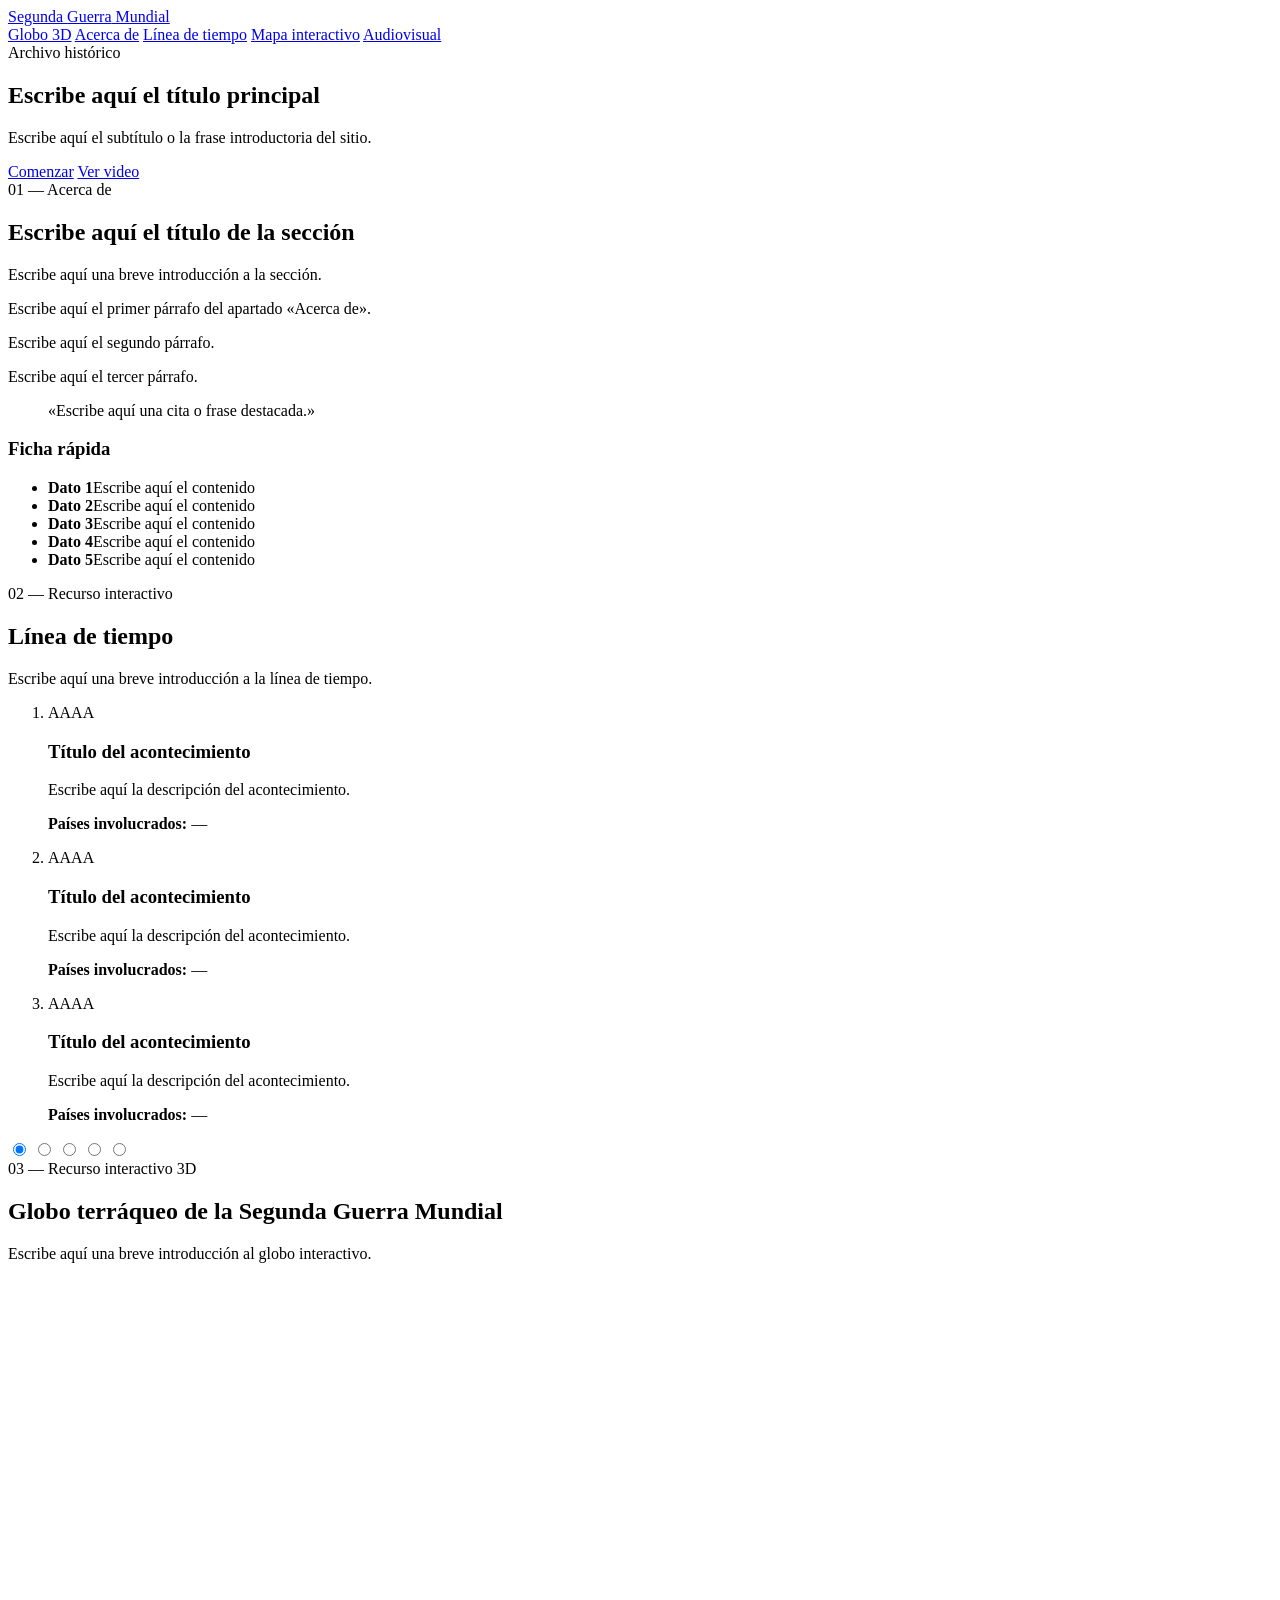
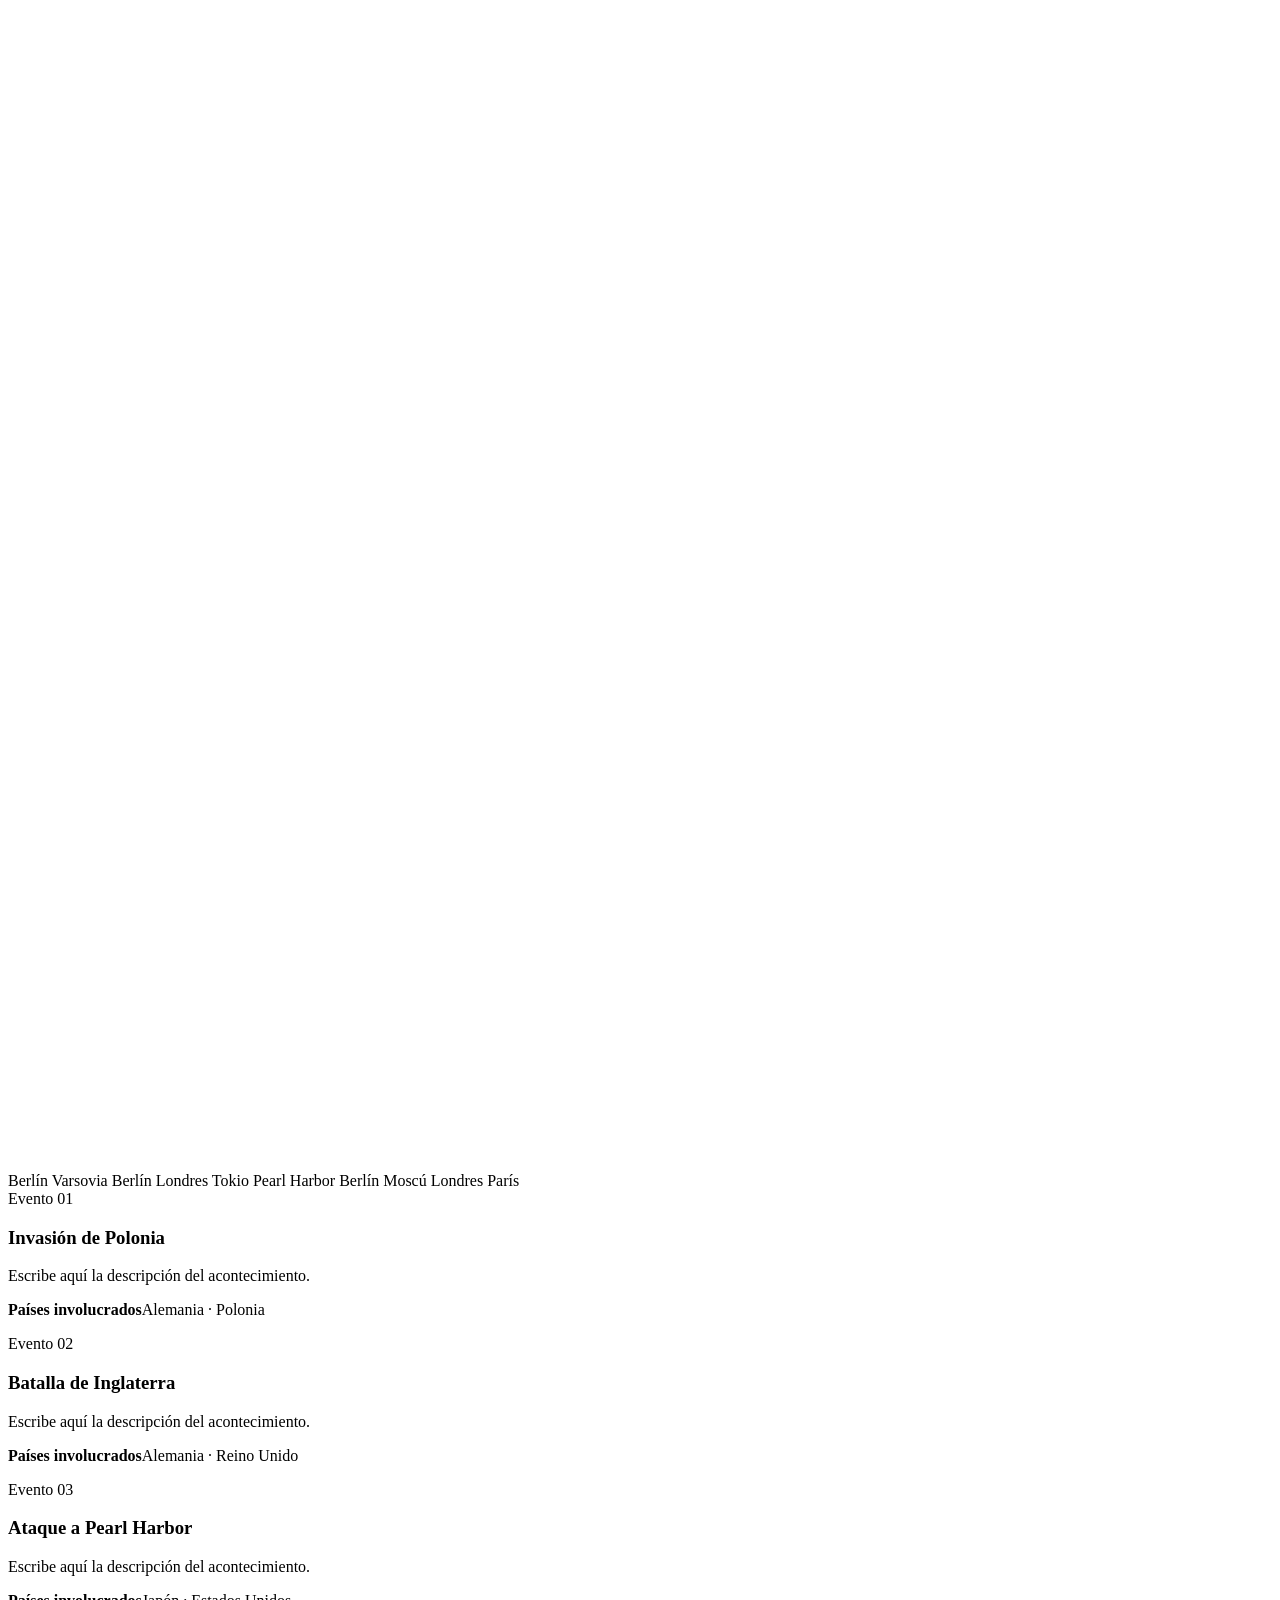
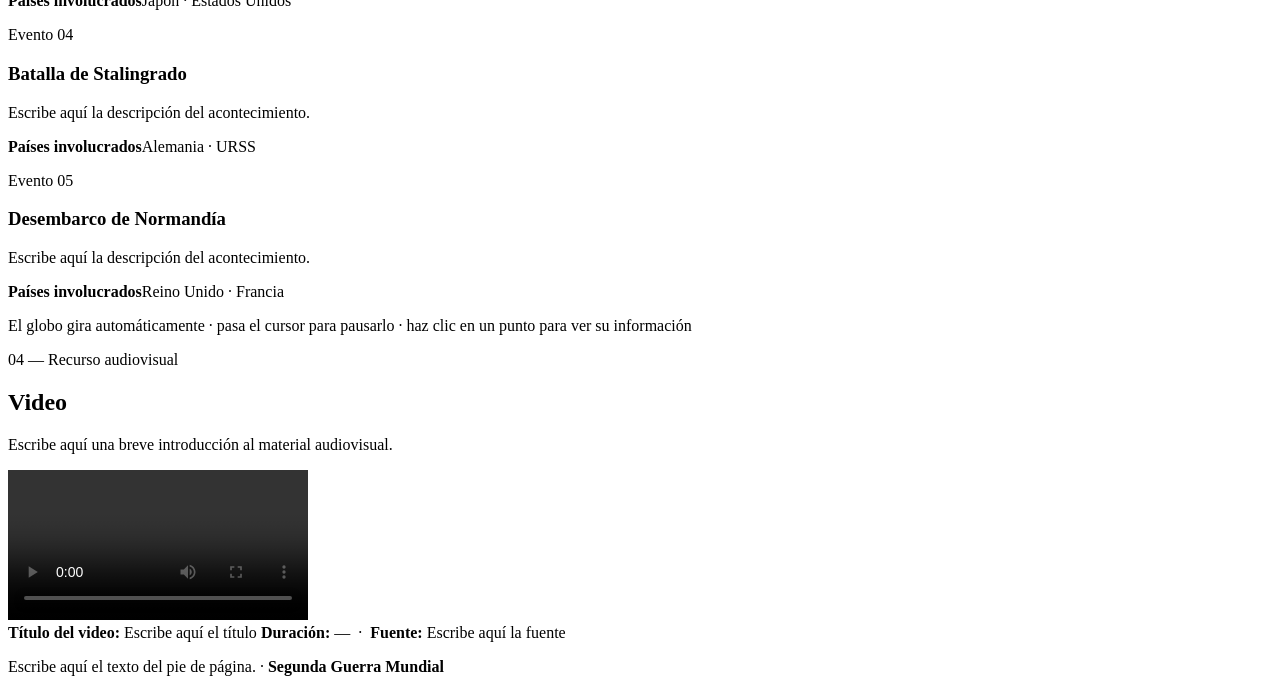
==== index.html @ d5e21977 "Create index.html" ====
<!DOCTYPE html>
<html lang="es">
<head>
<meta charset="UTF-8">
<meta name="viewport" content="width=device-width, initial-scale=1">
<title>Segunda Guerra Mundial</title>
<link rel="stylesheet" href="style.css">
</head>
<body>

<!-- navegacion -->

<header class="cabecera">
  <a href="#inicio" class="cabecera__logo">Segunda <span>Guerra</span> Mundial</a>
  <nav class="cabecera__nav">
    <a href="globo.html">Globo 3D</a>
    <a href="#acerca">Acerca de</a>
    <a href="#linea-tiempo">Línea de tiempo</a>
    <a href="#mapa">Mapa interactivo</a>
    <a href="#audiovisual">Audiovisual</a>
  </nav>
</header>

<main>

  <!--portada paps -->
  <section id="inicio" class="portada">
    <div>
      <span class="portada__etiqueta">Archivo histórico</span>
      <!-- titulo principal -->
      <h1 class="portada__titulo">Escribe aquí el título principal</h1>
      <!-- subtitulo -->
      <p class="portada__subtitulo">Escribe aquí el subtítulo o la frase introductoria del sitio.</p>
      <div class="portada__acciones">
        <a class="boton boton--primario" href="#acerca">Comenzar</a>
        <a class="boton boton--fantasma" href="#audiovisual">Ver video</a>
      </div>
    </div>
  </section>

  <!-- acerca de:-->
  <section id="acerca" class="seccion">
    <div class="contenedor">

      <header class="seccion__cabecera">
        <span class="seccion__etiqueta">01 — Acerca de</span>
        <h2 class="seccion__titulo">Escribe aquí el título de la sección</h2>
        <p class="seccion__intro">Escribe aquí una breve introducción a la sección.</p>
      </header>

      <div class="acerca">

        <div class="acerca__texto">
          <!-- contenido en parrafo <pi></pi> parrafo i-esimo -->
          <p>Escribe aquí el primer párrafo del apartado «Acerca de».</p>
          <p>Escribe aquí el segundo párrafo.</p>
          <p>Escribe aquí el tercer párrafo.</p>

          <!-- cita, puede borrarse) -->
          <blockquote class="acerca__cita">
            «Escribe aquí una cita o frase destacada.»
          </blockquote>
        </div>

        <aside class="acerca__tarjeta">
          <h3>Ficha rápida</h3>
          <ul class="acerca__lista">
            <li><strong>Dato 1</strong>Escribe aquí el contenido</li>
            <li><strong>Dato 2</strong>Escribe aquí el contenido</li>
            <li><strong>Dato 3</strong>Escribe aquí el contenido</li>
            <li><strong>Dato 4</strong>Escribe aquí el contenido</li>
            <li><strong>Dato 5</strong>Escribe aquí el contenido</li>
          </ul>
        </aside>

      </div>
    </div>
  </section>

  <!-- linea de tiempo -->
  <section id="linea-tiempo" class="seccion">
    <div class="contenedor">

      <header class="seccion__cabecera">
        <span class="seccion__etiqueta">02 — Recurso interactivo</span>
        <h2 class="seccion__titulo">Línea de tiempo</h2>
        <p class="seccion__intro">Escribe aquí una breve introducción a la línea de tiempo.</p>
      </header>

      <ol class="linea-tiempo">

        <!-- mito 1-->
        <li class="linea-tiempo__item">
          <article class="ficha">
            <span class="ficha__fecha">AAAA</span>
            <h3 class="ficha__titulo">Título del acontecimiento</h3>
            <p class="ficha__texto">Escribe aquí la descripción del acontecimiento.</p>
            <p class="ficha__paises"><strong>Países involucrados:</strong> —</p>
          </article>
        </li>

        <!--mito 2  -->
        <li class="linea-tiempo__item">
          <article class="ficha">
            <span class="ficha__fecha">AAAA</span>
            <h3 class="ficha__titulo">Título del acontecimiento</h3>
            <p class="ficha__texto">Escribe aquí la descripción del acontecimiento.</p>
            <p class="ficha__paises"><strong>Países involucrados:</strong> —</p>
          </article>
        </li>

        <!--mito 3-->
        <li class="linea-tiempo__item">
          <article class="ficha">
            <span class="ficha__fecha">AAAA</span>
            <h3 class="ficha__titulo">Título del acontecimiento</h3>
            <p class="ficha__texto">Escribe aquí la descripción del acontecimiento.</p>
            <p class="ficha__paises"><strong>Países involucrados:</strong> —</p>
          </article>
        </li>

        <!-- anade otro copiando la base -->

      </ol>
    </div>
  </section>

  <!-- mapa en 3d-->
<section id="mapa-3d" class="seccion seccion--globo">

  <!-- radios -->
  <input type="radio" name="globo-evento" id="g1" class="globo-ctrl" checked>
  <input type="radio" name="globo-evento" id="g2" class="globo-ctrl">
  <input type="radio" name="globo-evento" id="g3" class="globo-ctrl">
  <input type="radio" name="globo-evento" id="g4" class="globo-ctrl">
  <input type="radio" name="globo-evento" id="g5" class="globo-ctrl">

  <div class="contenedor">

    <header class="seccion__cabecera">
      <span class="seccion__etiqueta">03 — Recurso interactivo 3D</span>
      <h2 class="seccion__titulo">Globo terráqueo de la Segunda Guerra Mundial</h2>
      <p class="seccion__intro">Escribe aquí una breve introducción al globo interactivo.</p>
    </header>

    <div class="globo-layout">

      <!--planeta -->
      <div class="globo-scene">
        <div class="globo-sphere"></div>

        <div class="globo" aria-hidden="true">

          <!-- division en paralelos -->
          <div class="globo-grid-lat" style="width:200px;height:200px;transform:translate(-50%,-50%) rotateX(90deg) translateZ(173.2px);"></div>
          <div class="globo-grid-lat" style="width:346.4px;height:346.4px;transform:translate(-50%,-50%) rotateX(90deg) translateZ(100px);"></div>
          <div class="globo-grid-lat" style="width:400px;height:400px;transform:translate(-50%,-50%) rotateX(90deg) translateZ(0px);"></div>
          <div class="globo-grid-lat" style="width:346.4px;height:346.4px;transform:translate(-50%,-50%) rotateX(90deg) translateZ(-100px);"></div>
          <div class="globo-grid-lat" style="width:200px;height:200px;transform:translate(-50%,-50%) rotateX(90deg) translateZ(-173.2px);"></div>

          <!-- division en meridianos-->
          <div class="globo-grid-lon" style="transform:translate(-50%,-50%) rotateY(0deg);"></div>
          <div class="globo-grid-lon" style="transform:translate(-50%,-50%) rotateY(30deg);"></div>
          <div class="globo-grid-lon" style="transform:translate(-50%,-50%) rotateY(60deg);"></div>
          <div class="globo-grid-lon" style="transform:translate(-50%,-50%) rotateY(90deg);"></div>
          <div class="globo-grid-lon" style="transform:translate(-50%,-50%) rotateY(120deg);"></div>
          <div class="globo-grid-lon" style="transform:translate(-50%,-50%) rotateY(150deg);"></div>

          <!-- e1 ber-var -->
          <label class="globo-point e-1" for="g1"
                 style="--lat:52.52deg;--lng:13.40deg;--m:1;">
            <span class="globo-point__dot"></span>
            <span class="globo-point__label">Berlín</span>
          </label>
          <span class="globo-arc-dot e-1" style="--lat:52.47deg;--lng:14.67deg;--m:1.10;"></span>
          <span class="globo-arc-dot e-1" style="--lat:52.42deg;--lng:15.94deg;--m:1.173;"></span>
          <span class="globo-arc-dot e-1" style="--lat:52.38deg;--lng:17.20deg;--m:1.20;"></span>
          <span class="globo-arc-dot e-1" style="--lat:52.33deg;--lng:18.47deg;--m:1.173;"></span>
          <span class="globo-arc-dot e-1" style="--lat:52.28deg;--lng:19.74deg;--m:1.10;"></span>
          <label class="globo-point e-1" for="g1"
                 style="--lat:52.23deg;--lng:21.01deg;--m:1;">
            <span class="globo-point__dot"></span>
            <span class="globo-point__label">Varsovia</span>
          </label>

          <!--e2 ber- lond -->
          <label class="globo-point e-2" for="g2"
                 style="--lat:52.52deg;--lng:13.40deg;--m:1;">
            <span class="globo-point__dot"></span>
            <span class="globo-point__label">Berlín</span>
          </label>
          <span class="globo-arc-dot e-2" style="--lat:52.35deg;--lng:11.15deg;--m:1.10;"></span>
          <span class="globo-arc-dot e-2" style="--lat:52.18deg;--lng:8.89deg;--m:1.173;"></span>
          <span class="globo-arc-dot e-2" style="--lat:52.02deg;--lng:6.64deg;--m:1.20;"></span>
          <span class="globo-arc-dot e-2" style="--lat:51.85deg;--lng:4.38deg;--m:1.173;"></span>
          <span class="globo-arc-dot e-2" style="--lat:51.68deg;--lng:2.13deg;--m:1.10;"></span>
          <label class="globo-point e-2" for="g2"
                 style="--lat:51.51deg;--lng:-0.13deg;--m:1;">
            <span class="globo-point__dot"></span>
            <span class="globo-point__label">Londres</span>
          </label>

          <!-- e3 tok-pearl harbor -->
          <label class="globo-point e-3" for="g3"
                 style="--lat:35.68deg;--lng:139.69deg;--m:1;">
            <span class="globo-point__dot"></span>
            <span class="globo-point__label">Tokio</span>
          </label>
          <span class="globo-arc-dot e-3" style="--lat:33.29deg;--lng:150.08deg;--m:1.10;"></span>
          <span class="globo-arc-dot e-3" style="--lat:30.90deg;--lng:160.48deg;--m:1.173;"></span>
          <span class="globo-arc-dot e-3" style="--lat:28.52deg;--lng:170.87deg;--m:1.20;"></span>
          <span class="globo-arc-dot e-3" style="--lat:26.13deg;--lng:181.26deg;--m:1.173;"></span>
          <span class="globo-arc-dot e-3" style="--lat:23.74deg;--lng:191.66deg;--m:1.10;"></span>
          <label class="globo-point e-3" for="g3"
                 style="--lat:21.35deg;--lng:202.05deg;--m:1;">
            <span class="globo-point__dot"></span>
            <span class="globo-point__label">Pearl Harbor</span>
          </label>

          <!-- e4 berl- moscow -->
          <label class="globo-point e-4" for="g4"
                 style="--lat:52.52deg;--lng:13.40deg;--m:1;">
            <span class="globo-point__dot"></span>
            <span class="globo-point__label">Berlín</span>
          </label>
          <span class="globo-arc-dot e-4" style="--lat:53.06deg;--lng:17.44deg;--m:1.10;"></span>
          <span class="globo-arc-dot e-4" style="--lat:53.60deg;--lng:21.47deg;--m:1.173;"></span>
          <span class="globo-arc-dot e-4" style="--lat:54.14deg;--lng:25.51deg;--m:1.20;"></span>
          <span class="globo-arc-dot e-4" style="--lat:54.67deg;--lng:29.55deg;--m:1.173;"></span>
          <span class="globo-arc-dot e-4" style="--lat:55.21deg;--lng:33.58deg;--m:1.10;"></span>
          <label class="globo-point e-4" for="g4"
                 style="--lat:55.75deg;--lng:37.62deg;--m:1;">
            <span class="globo-point__dot"></span>
            <span class="globo-point__label">Moscú</span>
          </label>

          <!--londres-paris -->
          <label class="globo-point e-5" for="g5"
                 style="--lat:51.51deg;--lng:-0.13deg;--m:1;">
            <span class="globo-point__dot"></span>
            <span class="globo-point__label">Londres</span>
          </label>
          <span class="globo-arc-dot e-5" style="--lat:51.07deg;--lng:0.28deg;--m:1.10;"></span>
          <span class="globo-arc-dot e-5" style="--lat:50.62deg;--lng:0.70deg;--m:1.173;"></span>
          <span class="globo-arc-dot e-5" style="--lat:50.18deg;--lng:1.11deg;--m:1.20;"></span>
          <span class="globo-arc-dot e-5" style="--lat:49.74deg;--lng:1.52deg;--m:1.173;"></span>
          <span class="globo-arc-dot e-5" style="--lat:49.30deg;--lng:1.94deg;--m:1.10;"></span>
          <label class="globo-point e-5" for="g5"
                 style="--lat:48.86deg;--lng:2.35deg;--m:1;">
            <span class="globo-point__dot"></span>
            <span class="globo-point__label">París</span>
          </label>

        </div>
      </div>

      <!-- lateral panel -->
      <div class="globo-panel">

        <article class="evento evento-1">
          <span class="evento__numero">Evento 01</span>
          <h3 class="evento__titulo">Invasión de Polonia</h3>
          <p class="evento__texto">Escribe aquí la descripción del acontecimiento.</p>
          <p class="evento__paises"><strong>Países involucrados</strong>Alemania · Polonia</p>
        </article>

        <article class="evento evento-2">
          <span class="evento__numero">Evento 02</span>
          <h3 class="evento__titulo">Batalla de Inglaterra</h3>
          <p class="evento__texto">Escribe aquí la descripción del acontecimiento.</p>
          <p class="evento__paises"><strong>Países involucrados</strong>Alemania · Reino Unido</p>
        </article>

        <article class="evento evento-3">
          <span class="evento__numero">Evento 03</span>
          <h3 class="evento__titulo">Ataque a Pearl Harbor</h3>
          <p class="evento__texto">Escribe aquí la descripción del acontecimiento.</p>
          <p class="evento__paises"><strong>Países involucrados</strong>Japón · Estados Unidos</p>
        </article>

        <article class="evento evento-4">
          <span class="evento__numero">Evento 04</span>
          <h3 class="evento__titulo">Batalla de Stalingrado</h3>
          <p class="evento__texto">Escribe aquí la descripción del acontecimiento.</p>
          <p class="evento__paises"><strong>Países involucrados</strong>Alemania · URSS</p>
        </article>

        <article class="evento evento-5">
          <span class="evento__numero">Evento 05</span>
          <h3 class="evento__titulo">Desembarco de Normandía</h3>
          <p class="evento__texto">Escribe aquí la descripción del acontecimiento.</p>
          <p class="evento__paises"><strong>Países involucrados</strong>Reino Unido · Francia</p>
        </article>

      </div>
    </div>

    <p class="mapa-leyenda">
      El globo gira automáticamente · pasa el cursor para pausarlo · haz clic en un punto para ver su información
    </p>

  </div>
</section>
  <!-- audiovisual-->
  <section id="audiovisual" class="seccion">
    <div class="contenedor">

      <header class="seccion__cabecera">
        <span class="seccion__etiqueta">04 — Recurso audiovisual</span>
        <h2 class="seccion__titulo">Video</h2>
        <p class="seccion__intro">Escribe aquí una breve introducción al material audiovisual.</p>
      </header>

      <div class="video-marco">
        <!--
          video
        -->
        <video controls preload="metadata" playsinline>
          <source src="video.mp4" type="video/mp4">
          <source src="video.webm" type="video/webm">
          Tu navegador no admite la reproducción de video en HTML5.
        </video>
      </div>

      <div class="video-pie">
        <!-- ✍️ PIE DEL VIDEO -->
        <span><strong>Título del video:</strong> Escribe aquí el título</span>
        <span><strong>Duración:</strong> — &nbsp;·&nbsp; <strong>Fuente:</strong> Escribe aquí la fuente</span>
      </div>

    </div>
  </section>

</main>

<!--  -->
<footer class="pie">
  <div class="contenedor">
    <!-- ✍️ ESCRIBE AQUÍ EL TEXTO DEL PIE -->
    <p>Escribe aquí el texto del pie de página. · <strong>Segunda Guerra Mundial</strong></p>
  </div>
</footer>

</body>
</html>
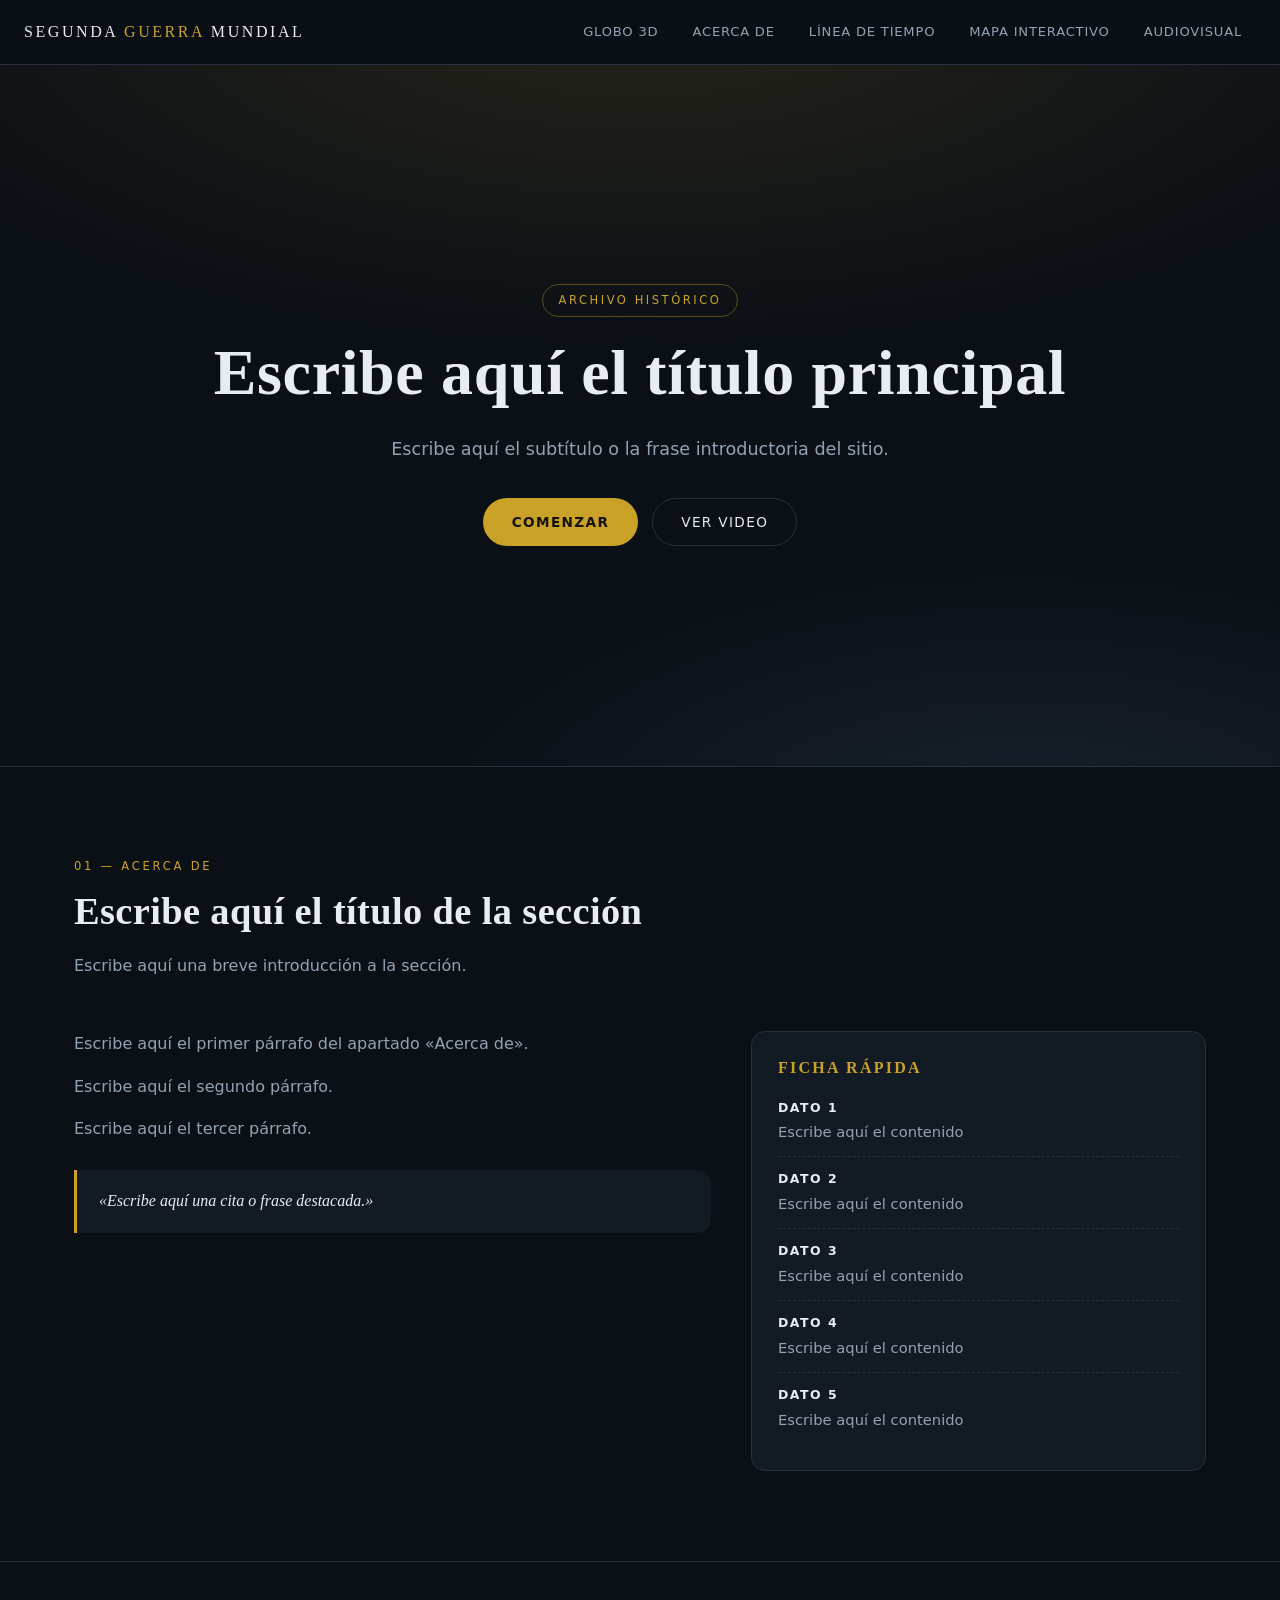
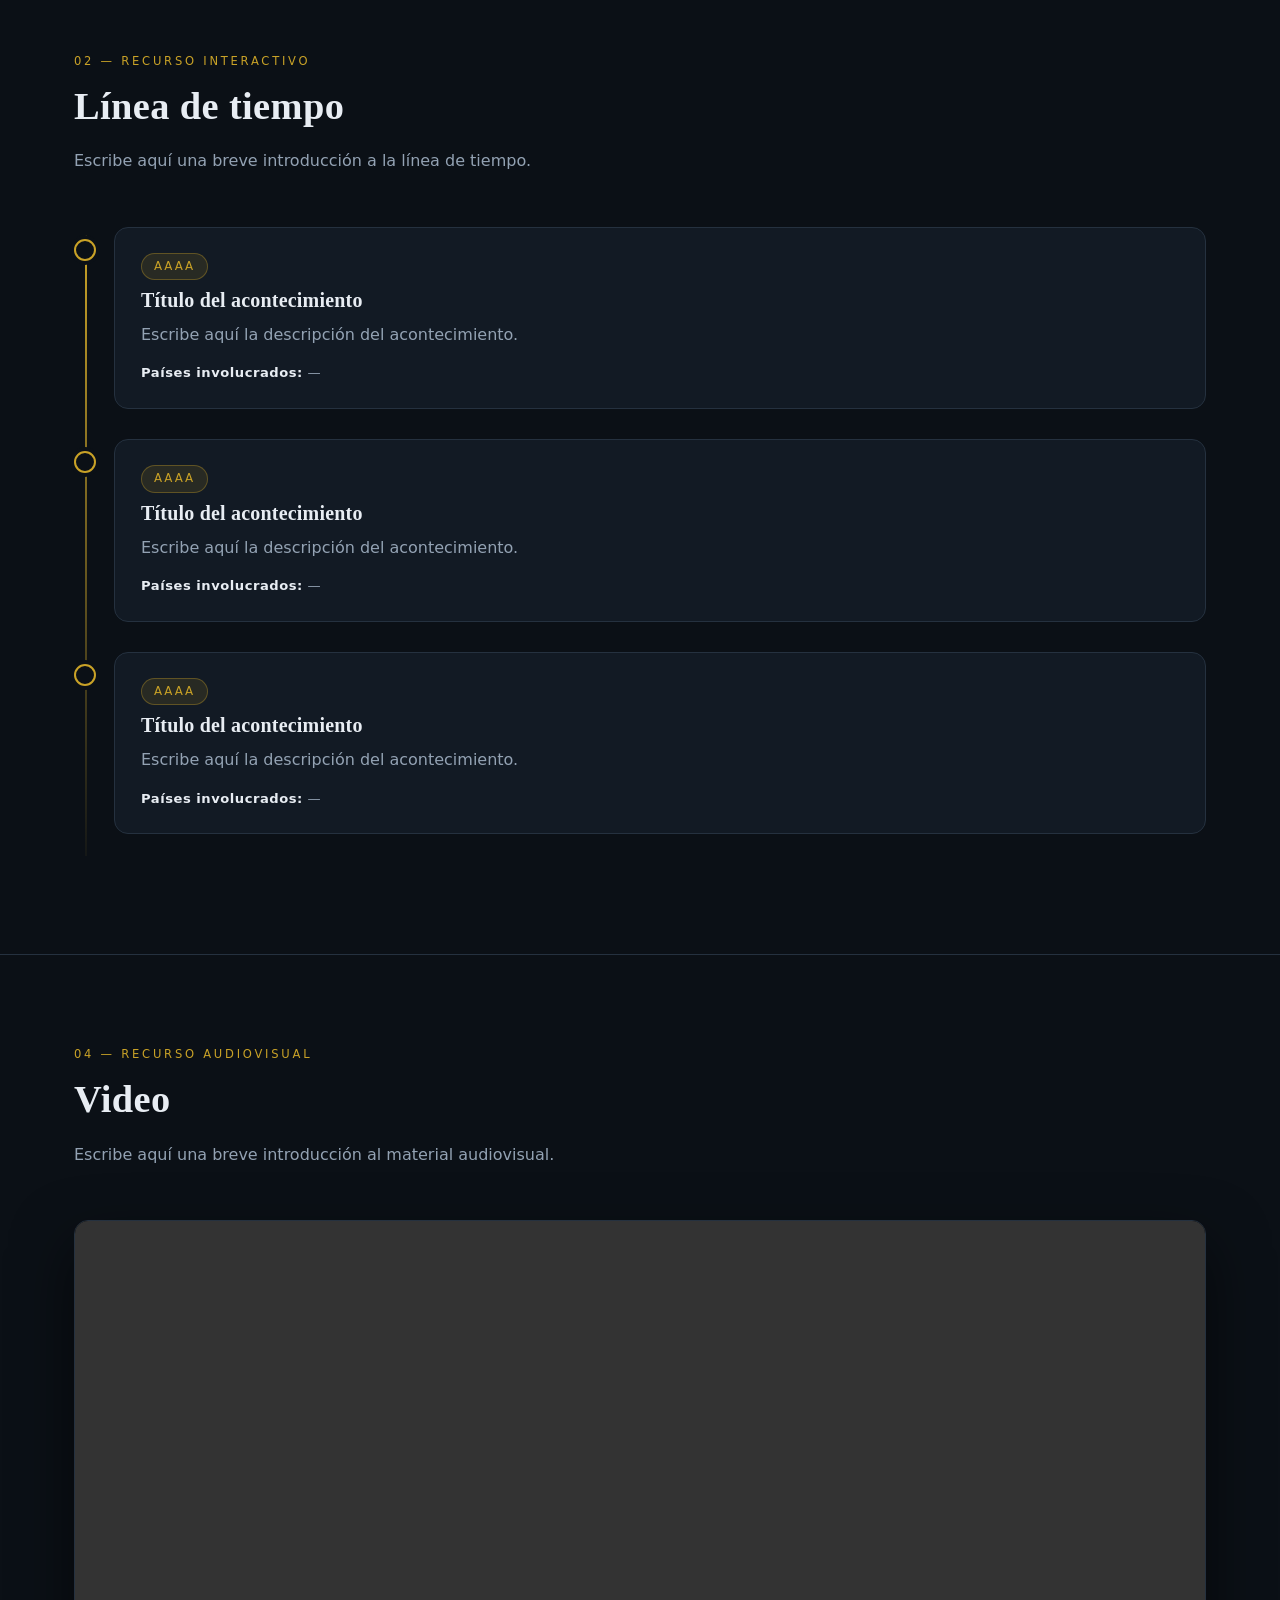
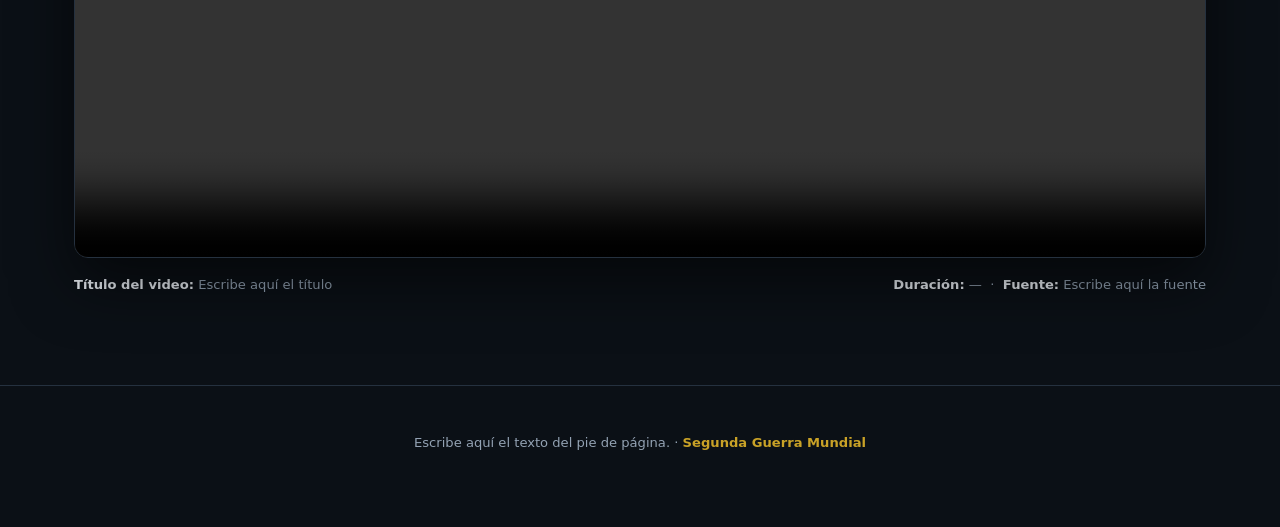
==== commit 38d2463d: "Update index.html" ====
--- a/index.html
+++ b/index.html
@@ -125,182 +125,6 @@
     </div>
   </section>
 
-  <!-- mapa en 3d-->
-<section id="mapa-3d" class="seccion seccion--globo">
-
-  <!-- radios -->
-  <input type="radio" name="globo-evento" id="g1" class="globo-ctrl" checked>
-  <input type="radio" name="globo-evento" id="g2" class="globo-ctrl">
-  <input type="radio" name="globo-evento" id="g3" class="globo-ctrl">
-  <input type="radio" name="globo-evento" id="g4" class="globo-ctrl">
-  <input type="radio" name="globo-evento" id="g5" class="globo-ctrl">
-
-  <div class="contenedor">
-
-    <header class="seccion__cabecera">
-      <span class="seccion__etiqueta">03 — Recurso interactivo 3D</span>
-      <h2 class="seccion__titulo">Globo terráqueo de la Segunda Guerra Mundial</h2>
-      <p class="seccion__intro">Escribe aquí una breve introducción al globo interactivo.</p>
-    </header>
-
-    <div class="globo-layout">
-
-      <!--planeta -->
-      <div class="globo-scene">
-        <div class="globo-sphere"></div>
-
-        <div class="globo" aria-hidden="true">
-
-          <!-- division en paralelos -->
-          <div class="globo-grid-lat" style="width:200px;height:200px;transform:translate(-50%,-50%) rotateX(90deg) translateZ(173.2px);"></div>
-          <div class="globo-grid-lat" style="width:346.4px;height:346.4px;transform:translate(-50%,-50%) rotateX(90deg) translateZ(100px);"></div>
-          <div class="globo-grid-lat" style="width:400px;height:400px;transform:translate(-50%,-50%) rotateX(90deg) translateZ(0px);"></div>
-          <div class="globo-grid-lat" style="width:346.4px;height:346.4px;transform:translate(-50%,-50%) rotateX(90deg) translateZ(-100px);"></div>
-          <div class="globo-grid-lat" style="width:200px;height:200px;transform:translate(-50%,-50%) rotateX(90deg) translateZ(-173.2px);"></div>
-
-          <!-- division en meridianos-->
-          <div class="globo-grid-lon" style="transform:translate(-50%,-50%) rotateY(0deg);"></div>
-          <div class="globo-grid-lon" style="transform:translate(-50%,-50%) rotateY(30deg);"></div>
-          <div class="globo-grid-lon" style="transform:translate(-50%,-50%) rotateY(60deg);"></div>
-          <div class="globo-grid-lon" style="transform:translate(-50%,-50%) rotateY(90deg);"></div>
-          <div class="globo-grid-lon" style="transform:translate(-50%,-50%) rotateY(120deg);"></div>
-          <div class="globo-grid-lon" style="transform:translate(-50%,-50%) rotateY(150deg);"></div>
-
-          <!-- e1 ber-var -->
-          <label class="globo-point e-1" for="g1"
-                 style="--lat:52.52deg;--lng:13.40deg;--m:1;">
-            <span class="globo-point__dot"></span>
-            <span class="globo-point__label">Berlín</span>
-          </label>
-          <span class="globo-arc-dot e-1" style="--lat:52.47deg;--lng:14.67deg;--m:1.10;"></span>
-          <span class="globo-arc-dot e-1" style="--lat:52.42deg;--lng:15.94deg;--m:1.173;"></span>
-          <span class="globo-arc-dot e-1" style="--lat:52.38deg;--lng:17.20deg;--m:1.20;"></span>
-          <span class="globo-arc-dot e-1" style="--lat:52.33deg;--lng:18.47deg;--m:1.173;"></span>
-          <span class="globo-arc-dot e-1" style="--lat:52.28deg;--lng:19.74deg;--m:1.10;"></span>
-          <label class="globo-point e-1" for="g1"
-                 style="--lat:52.23deg;--lng:21.01deg;--m:1;">
-            <span class="globo-point__dot"></span>
-            <span class="globo-point__label">Varsovia</span>
-          </label>
-
-          <!--e2 ber- lond -->
-          <label class="globo-point e-2" for="g2"
-                 style="--lat:52.52deg;--lng:13.40deg;--m:1;">
-            <span class="globo-point__dot"></span>
-            <span class="globo-point__label">Berlín</span>
-          </label>
-          <span class="globo-arc-dot e-2" style="--lat:52.35deg;--lng:11.15deg;--m:1.10;"></span>
-          <span class="globo-arc-dot e-2" style="--lat:52.18deg;--lng:8.89deg;--m:1.173;"></span>
-          <span class="globo-arc-dot e-2" style="--lat:52.02deg;--lng:6.64deg;--m:1.20;"></span>
-          <span class="globo-arc-dot e-2" style="--lat:51.85deg;--lng:4.38deg;--m:1.173;"></span>
-          <span class="globo-arc-dot e-2" style="--lat:51.68deg;--lng:2.13deg;--m:1.10;"></span>
-          <label class="globo-point e-2" for="g2"
-                 style="--lat:51.51deg;--lng:-0.13deg;--m:1;">
-            <span class="globo-point__dot"></span>
-            <span class="globo-point__label">Londres</span>
-          </label>
-
-          <!-- e3 tok-pearl harbor -->
-          <label class="globo-point e-3" for="g3"
-                 style="--lat:35.68deg;--lng:139.69deg;--m:1;">
-            <span class="globo-point__dot"></span>
-            <span class="globo-point__label">Tokio</span>
-          </label>
-          <span class="globo-arc-dot e-3" style="--lat:33.29deg;--lng:150.08deg;--m:1.10;"></span>
-          <span class="globo-arc-dot e-3" style="--lat:30.90deg;--lng:160.48deg;--m:1.173;"></span>
-          <span class="globo-arc-dot e-3" style="--lat:28.52deg;--lng:170.87deg;--m:1.20;"></span>
-          <span class="globo-arc-dot e-3" style="--lat:26.13deg;--lng:181.26deg;--m:1.173;"></span>
-          <span class="globo-arc-dot e-3" style="--lat:23.74deg;--lng:191.66deg;--m:1.10;"></span>
-          <label class="globo-point e-3" for="g3"
-                 style="--lat:21.35deg;--lng:202.05deg;--m:1;">
-            <span class="globo-point__dot"></span>
-            <span class="globo-point__label">Pearl Harbor</span>
-          </label>
-
-          <!-- e4 berl- moscow -->
-          <label class="globo-point e-4" for="g4"
-                 style="--lat:52.52deg;--lng:13.40deg;--m:1;">
-            <span class="globo-point__dot"></span>
-            <span class="globo-point__label">Berlín</span>
-          </label>
-          <span class="globo-arc-dot e-4" style="--lat:53.06deg;--lng:17.44deg;--m:1.10;"></span>
-          <span class="globo-arc-dot e-4" style="--lat:53.60deg;--lng:21.47deg;--m:1.173;"></span>
-          <span class="globo-arc-dot e-4" style="--lat:54.14deg;--lng:25.51deg;--m:1.20;"></span>
-          <span class="globo-arc-dot e-4" style="--lat:54.67deg;--lng:29.55deg;--m:1.173;"></span>
-          <span class="globo-arc-dot e-4" style="--lat:55.21deg;--lng:33.58deg;--m:1.10;"></span>
-          <label class="globo-point e-4" for="g4"
-                 style="--lat:55.75deg;--lng:37.62deg;--m:1;">
-            <span class="globo-point__dot"></span>
-            <span class="globo-point__label">Moscú</span>
-          </label>
-
-          <!--londres-paris -->
-          <label class="globo-point e-5" for="g5"
-                 style="--lat:51.51deg;--lng:-0.13deg;--m:1;">
-            <span class="globo-point__dot"></span>
-            <span class="globo-point__label">Londres</span>
-          </label>
-          <span class="globo-arc-dot e-5" style="--lat:51.07deg;--lng:0.28deg;--m:1.10;"></span>
-          <span class="globo-arc-dot e-5" style="--lat:50.62deg;--lng:0.70deg;--m:1.173;"></span>
-          <span class="globo-arc-dot e-5" style="--lat:50.18deg;--lng:1.11deg;--m:1.20;"></span>
-          <span class="globo-arc-dot e-5" style="--lat:49.74deg;--lng:1.52deg;--m:1.173;"></span>
-          <span class="globo-arc-dot e-5" style="--lat:49.30deg;--lng:1.94deg;--m:1.10;"></span>
-          <label class="globo-point e-5" for="g5"
-                 style="--lat:48.86deg;--lng:2.35deg;--m:1;">
-            <span class="globo-point__dot"></span>
-            <span class="globo-point__label">París</span>
-          </label>
-
-        </div>
-      </div>
-
-      <!-- lateral panel -->
-      <div class="globo-panel">
-
-        <article class="evento evento-1">
-          <span class="evento__numero">Evento 01</span>
-          <h3 class="evento__titulo">Invasión de Polonia</h3>
-          <p class="evento__texto">Escribe aquí la descripción del acontecimiento.</p>
-          <p class="evento__paises"><strong>Países involucrados</strong>Alemania · Polonia</p>
-        </article>
-
-        <article class="evento evento-2">
-          <span class="evento__numero">Evento 02</span>
-          <h3 class="evento__titulo">Batalla de Inglaterra</h3>
-          <p class="evento__texto">Escribe aquí la descripción del acontecimiento.</p>
-          <p class="evento__paises"><strong>Países involucrados</strong>Alemania · Reino Unido</p>
-        </article>
-
-        <article class="evento evento-3">
-          <span class="evento__numero">Evento 03</span>
-          <h3 class="evento__titulo">Ataque a Pearl Harbor</h3>
-          <p class="evento__texto">Escribe aquí la descripción del acontecimiento.</p>
-          <p class="evento__paises"><strong>Países involucrados</strong>Japón · Estados Unidos</p>
-        </article>
-
-        <article class="evento evento-4">
-          <span class="evento__numero">Evento 04</span>
-          <h3 class="evento__titulo">Batalla de Stalingrado</h3>
-          <p class="evento__texto">Escribe aquí la descripción del acontecimiento.</p>
-          <p class="evento__paises"><strong>Países involucrados</strong>Alemania · URSS</p>
-        </article>
-
-        <article class="evento evento-5">
-          <span class="evento__numero">Evento 05</span>
-          <h3 class="evento__titulo">Desembarco de Normandía</h3>
-          <p class="evento__texto">Escribe aquí la descripción del acontecimiento.</p>
-          <p class="evento__paises"><strong>Países involucrados</strong>Reino Unido · Francia</p>
-        </article>
-
-      </div>
-    </div>
-
-    <p class="mapa-leyenda">
-      El globo gira automáticamente · pasa el cursor para pausarlo · haz clic en un punto para ver su información
-    </p>
-
-  </div>
-</section>
   <!-- audiovisual-->
   <section id="audiovisual" class="seccion">
     <div class="contenedor">
--- a/style.css
+++ b/style.css
@@ -0,0 +1,885 @@
+/* VARIABLES — cambia aquí los colores de todo el sitio*/
+:root{
+  --fondo:        #0b1016;
+  --superficie:   #121a24;
+  --superficie-2: #17222e;
+  --borde:        #25313f;
+  --texto:        #e8edf3;
+  --texto-suave:  #93a2b3;
+  --acento:       #c9a227;
+  --acento-claro: #f0d47a;
+  --azul:         #6f9fd8;
+  --radio:        14px;
+  --ancho-max:    1180px;
+}
+
+/* BASE */
+*{ box-sizing: border-box; }
+
+html{
+  scroll-behavior: smooth;
+  scroll-padding-top: 84px;
+}
+
+body{
+  margin: 0;
+  background: var(--fondo);
+  color: var(--texto);
+  font-family: "Segoe UI", system-ui, -apple-system, Roboto, sans-serif;
+  line-height: 1.65;
+  -webkit-font-smoothing: antialiased;
+}
+
+h1, h2, h3, h4{
+  font-family: Georgia, "Times New Roman", serif;
+  font-weight: 600;
+  line-height: 1.2;
+  margin: 0 0 .5em;
+  letter-spacing: .01em;
+}
+
+p{ margin: 0 0 1em; }
+
+a{ color: var(--acento); text-decoration: none; }
+
+.contenedor{
+  width: 100%;
+  max-width: var(--ancho-max);
+  margin: 0 auto;
+  padding: 0 24px;
+}
+
+/* CABECERA / NAVEGACIÓN*/
+.cabecera{
+  position: sticky;
+  top: 0;
+  z-index: 50;
+  display: flex;
+  align-items: center;
+  justify-content: space-between;
+  gap: 20px;
+  padding: 14px 24px;
+  background: rgba(11,16,22,.85);
+  backdrop-filter: blur(10px);
+  border-bottom: 1px solid var(--borde);
+}
+
+.cabecera__logo{
+  font-family: Georgia, serif;
+  font-size: 1rem;
+  letter-spacing: .16em;
+  text-transform: uppercase;
+  color: var(--texto);
+  white-space: nowrap;
+}
+.cabecera__logo span{ color: var(--acento); }
+
+.cabecera__nav{
+  display: flex;
+  flex-wrap: wrap;
+  gap: 6px;
+}
+
+.cabecera__nav a{
+  padding: 7px 14px;
+  border-radius: 999px;
+  font-size: .82rem;
+  letter-spacing: .06em;
+  text-transform: uppercase;
+  color: var(--texto-suave);
+  transition: .22s;
+}
+.cabecera__nav a:hover{
+  color: var(--texto);
+  background: var(--superficie-2);
+}
+
+/* PORTADA */
+.portada{
+  position: relative;
+  display: grid;
+  place-items: center;
+  min-height: 78vh;
+  padding: 90px 24px;
+  text-align: center;
+  overflow: hidden;
+  border-bottom: 1px solid var(--borde);
+
+  /* Fondo por defecto */
+  background:
+    radial-gradient(1200px 500px at 50% -10%, rgba(201,162,39,.14), transparent 70%),
+    radial-gradient(900px 400px at 80% 110%, rgba(111,159,216,.12), transparent 70%),
+    var(--fondo);
+
+  /* PARA PONER UNA FOTO DE FONDO, DESCOMENTA ESTA LÍNEA:
+  background-image:
+    linear-gradient(rgba(11,16,22,.72), rgba(11,16,22,.92)),
+    url("portada.jpg");
+  background-size: cover;
+  background-position: center;
+  */
+}
+
+.portada__etiqueta{
+  display: inline-block;
+  margin-bottom: 18px;
+  padding: 6px 16px;
+  border: 1px solid rgba(201,162,39,.4);
+  border-radius: 999px;
+  font-size: .72rem;
+  letter-spacing: .22em;
+  text-transform: uppercase;
+  color: var(--acento);
+}
+
+.portada__titulo{
+  max-width: 900px;
+  font-size: clamp(2rem, 6vw, 4rem);
+  margin-bottom: .35em;
+}
+
+.portada__subtitulo{
+  max-width: 620px;
+  margin: 0 auto 34px;
+  color: var(--texto-suave);
+  font-size: clamp(.95rem, 2vw, 1.1rem);
+}
+
+.portada__acciones{
+  display: flex;
+  flex-wrap: wrap;
+  gap: 14px;
+  justify-content: center;
+}
+
+.boton{
+  display: inline-block;
+  padding: 12px 28px;
+  border-radius: 999px;
+  font-size: .85rem;
+  letter-spacing: .1em;
+  text-transform: uppercase;
+  border: 1px solid transparent;
+  transition: .25s;
+  cursor: pointer;
+}
+.boton--primario{
+  background: var(--acento);
+  color: #16120a;
+  font-weight: 700;
+}
+.boton--primario:hover{ background: var(--acento-claro); }
+
+.boton--fantasma{
+  border-color: var(--borde);
+  color: var(--texto);
+}
+.boton--fantasma:hover{
+  border-color: var(--acento);
+  color: var(--acento);
+}
+
+/* SECCIONES */
+.seccion{
+  padding: 90px 0;
+  border-bottom: 1px solid var(--borde);
+}
+
+.seccion__cabecera{
+  max-width: 720px;
+  margin-bottom: 52px;
+}
+
+.seccion__etiqueta{
+  display: block;
+  margin-bottom: 12px;
+  font-size: .72rem;
+  letter-spacing: .24em;
+  text-transform: uppercase;
+  color: var(--acento);
+}
+
+.seccion__titulo{
+  font-size: clamp(1.6rem, 4vw, 2.4rem);
+}
+
+.seccion__intro{
+  color: var(--texto-suave);
+  margin: 0;
+}
+
+/* 01 · ACERCA DE */
+.acerca{
+  display: grid;
+  grid-template-columns: 1.4fr 1fr;
+  gap: 40px;
+  align-items: start;
+}
+
+.acerca__texto p{
+  color: var(--texto-suave);
+}
+
+.acerca__cita{
+  margin: 28px 0 0;
+  padding: 18px 22px;
+  border-left: 3px solid var(--acento);
+  background: var(--superficie);
+  border-radius: 0 var(--radio) var(--radio) 0;
+  font-family: Georgia, serif;
+  font-style: italic;
+  color: var(--texto);
+}
+
+.acerca__tarjeta{
+  background: var(--superficie);
+  border: 1px solid var(--borde);
+  border-radius: var(--radio);
+  padding: 26px;
+}
+
+.acerca__tarjeta h3{
+  font-size: 1rem;
+  letter-spacing: .14em;
+  text-transform: uppercase;
+  color: var(--acento);
+}
+
+.acerca__lista{
+  list-style: none;
+  margin: 0;
+  padding: 0;
+}
+.acerca__lista li{
+  padding: 12px 0;
+  border-bottom: 1px dashed var(--borde);
+  font-size: .92rem;
+  color: var(--texto-suave);
+}
+.acerca__lista li:last-child{ border-bottom: 0; }
+.acerca__lista strong{
+  display: block;
+  color: var(--texto);
+  font-weight: 600;
+  font-size: .78rem;
+  letter-spacing: .12em;
+  text-transform: uppercase;
+  margin-bottom: 2px;
+}
+
+/* 02 · LÍNEA DE TIEMPO*/
+.linea-tiempo{
+  list-style: none;
+  position: relative;
+  margin: 0;
+  padding: 0 0 0 40px;
+}
+
+.linea-tiempo::before{
+  content: "";
+  position: absolute;
+  left: 11px;
+  top: 8px;
+  bottom: 8px;
+  width: 2px;
+  background: linear-gradient(180deg, var(--acento) 0%, rgba(201,162,39,.05) 100%);
+}
+
+.linea-tiempo__item{
+  position: relative;
+  padding-bottom: 30px;
+}
+
+.linea-tiempo__item::before{
+  content: "";
+  position: absolute;
+  left: -40px;
+  top: 12px;
+  width: 18px;
+  height: 18px;
+  border-radius: 50%;
+  background: var(--fondo);
+  border: 2px solid var(--acento);
+  box-shadow: 0 0 0 4px var(--fondo);
+  transition: .25s;
+}
+
+.linea-tiempo__item:hover::before{
+  background: var(--acento);
+  box-shadow: 0 0 0 4px var(--fondo), 0 0 16px rgba(201,162,39,.6);
+}
+
+.ficha{
+  background: var(--superficie);
+  border: 1px solid var(--borde);
+  border-radius: var(--radio);
+  padding: 24px 26px;
+  transition: .25s;
+}
+.ficha:hover{
+  border-color: rgba(201,162,39,.45);
+  transform: translateX(4px);
+}
+
+.ficha__fecha{
+  display: inline-block;
+  margin-bottom: 8px;
+  padding: 3px 12px;
+  border-radius: 999px;
+  background: rgba(201,162,39,.12);
+  border: 1px solid rgba(201,162,39,.35);
+  color: var(--acento);
+  font-size: .74rem;
+  letter-spacing: .16em;
+  text-transform: uppercase;
+}
+
+.ficha__titulo{ font-size: 1.25rem; }
+
+.ficha__texto{ color: var(--texto-suave); margin-bottom: 14px; }
+
+.ficha__paises{
+  margin: 0;
+  font-size: .82rem;
+  color: var(--texto-suave);
+  letter-spacing: .04em;
+}
+.ficha__paises strong{
+  color: var(--texto);
+  font-weight: 600;
+}
+
+/* 03 · MAPA INTERACTIVO */
+.seccion--mapa{ position: relative; }
+
+/* Radios ocultos: controlan el estado del mapa */
+.mapa-control{
+  position: absolute;
+  width: 1px;
+  height: 1px;
+  opacity: 0;
+  pointer-events: none;
+}
+
+.mapa-layout{
+  display: grid;
+  grid-template-columns: minmax(0, 1fr) 350px;
+  gap: 26px;
+  align-items: start;
+}
+
+/*  Lienzo del mapa  */
+.mapa-canvas{
+  position: relative;
+  width: 100%;
+  aspect-ratio: 16 / 9;
+  border: 1px solid var(--borde);
+  border-radius: var(--radio);
+  overflow: hidden;
+  background-color: #081019;
+  background-image:
+    linear-gradient(rgba(255,255,255,.035) 1px, transparent 1px),
+    linear-gradient(90deg, rgba(255,255,255,.035) 1px, transparent 1px);
+  background-size: 42px 42px;
+
+  /* pon el mapa , descomenta
+  background-image: url("mapa.svg");
+  background-size: cover;
+  background-position: center;
+  background-repeat: no-repeat;
+  */
+}
+
+/* Texto guía: borrar al poner la imagen */
+.mapa-canvas__placeholder{
+  position: absolute;
+  inset: 0;
+  display: grid;
+  place-items: center;
+  font-size: .74rem;
+  letter-spacing: .22em;
+  text-transform: uppercase;
+  color: #2d3b4b;
+  pointer-events: none;
+  user-select: none;
+}
+
+/*  Líneas del mapa */
+.mapa-lineas{
+  position: absolute;
+  inset: 0;
+  width: 100%;
+  height: 100%;
+  pointer-events: none;
+}
+
+.mapa-lineas line{
+  stroke: rgba(111,159,216,.28);
+  stroke-width: 2;
+  stroke-dasharray: 6 6;
+  vector-effect: non-scaling-stroke;
+  transition: stroke .25s ease, stroke-width .25s ease;
+}
+
+/* Puntos  */
+.punto{
+  position: absolute;
+  left: var(--x);
+  top: var(--y);
+  transform: translate(-50%, -50%);
+  display: grid;
+  place-items: center;
+  cursor: pointer;
+  z-index: 3;
+}
+
+.punto__dot{
+  width: 15px;
+  height: 15px;
+  border-radius: 50%;
+  background: #2a3d51;
+  border: 2px solid #5d7b9c;
+  transition: .25s ease;
+}
+
+.punto__label{
+  position: absolute;
+  top: calc(100% + 8px);
+  left: 50%;
+  transform: translateX(-50%) translateY(-4px);
+  padding: 3px 10px;
+  border: 1px solid var(--borde);
+  border-radius: 999px;
+  background: rgba(11,16,22,.88);
+  font-size: .68rem;
+  letter-spacing: .1em;
+  text-transform: uppercase;
+  color: var(--texto-suave);
+  white-space: nowrap;
+  opacity: 0;
+  pointer-events: none;
+  transition: .22s ease;
+}
+
+.punto:hover .punto__label{ opacity: 1; }
+.punto:hover .punto__dot{
+  background: var(--azul);
+  border-color: #9cc2ea;
+  transform: scale(1.25);
+}
+
+/* Panel lateral */
+.mapa-panel{
+  position: relative;
+  min-height: 220px;
+}
+
+.evento{
+  display: none;
+  background: var(--superficie);
+  border: 1px solid var(--borde);
+  border-left: 3px solid var(--acento);
+  border-radius: var(--radio);
+  padding: 24px;
+  animation: aparecer .35s ease both;
+}
+
+@keyframes aparecer{
+  from{ opacity: 0; transform: translateY(10px); }
+  to{   opacity: 1; transform: translateY(0); }
+}
+
+.evento__numero{
+  display: inline-block;
+  margin-bottom: 10px;
+  font-size: .68rem;
+  letter-spacing: .22em;
+  text-transform: uppercase;
+  color: var(--acento);
+}
+
+.evento__titulo{ font-size: 1.2rem; }
+
+.evento__texto{
+  color: var(--texto-suave);
+  font-size: .93rem;
+  margin-bottom: 16px;
+}
+
+.evento__paises{
+  margin: 0;
+  padding-top: 14px;
+  border-top: 1px dashed var(--borde);
+  font-size: .82rem;
+  color: var(--texto-suave);
+}
+.evento__paises strong{
+  display: block;
+  margin-bottom: 4px;
+  color: var(--texto);
+  font-size: .7rem;
+  letter-spacing: .14em;
+  text-transform: uppercase;
+}
+
+.mapa-leyenda{
+  margin-top: 20px;
+  font-size: .78rem;
+  letter-spacing: .06em;
+  color: var(--texto-suave);
+  text-align: center;
+}
+
+/*  ESTADOS ACTIVOS  */
+#ev1:checked ~ .contenedor .evento-1,
+#ev2:checked ~ .contenedor .evento-2,
+#ev3:checked ~ .contenedor .evento-3,
+#ev4:checked ~ .contenedor .evento-4,
+#ev5:checked ~ .contenedor .evento-5{
+  display: block;
+}
+
+#ev1:checked ~ .contenedor .p-e1 .punto__dot,
+#ev2:checked ~ .contenedor .p-e2 .punto__dot,
+#ev3:checked ~ .contenedor .p-e3 .punto__dot,
+#ev4:checked ~ .contenedor .p-e4 .punto__dot,
+#ev5:checked ~ .contenedor .p-e5 .punto__dot{
+  background: var(--acento);
+  border-color: var(--acento-claro);
+  transform: scale(1.3);
+  box-shadow: 0 0 0 6px rgba(201,162,39,.14), 0 0 18px rgba(201,162,39,.65);
+}
+
+#ev1:checked ~ .contenedor .p-e1 .punto__label,
+#ev2:checked ~ .contenedor .p-e2 .punto__label,
+#ev3:checked ~ .contenedor .p-e3 .punto__label,
+#ev4:checked ~ .contenedor .p-e4 .punto__label,
+#ev5:checked ~ .contenedor .p-e5 .punto__label{
+  opacity: 1;
+  color: var(--acento-claro);
+  border-color: rgba(201,162,39,.45);
+  transform: translateX(-50%) translateY(0);
+}
+
+#ev1:checked ~ .contenedor .l-e1 line,
+#ev2:checked ~ .contenedor .l-e2 line,
+#ev3:checked ~ .contenedor .l-e3 line,
+#ev4:checked ~ .contenedor .l-e4 line,
+#ev5:checked ~ .contenedor .l-e5 line{
+  stroke: var(--acento);
+  stroke-width: 2.5;
+  stroke-dasharray: none;
+}
+
+/*   04 · RECURSO AUDIOVISUAL */
+.video-marco{
+  position: relative;
+  background: #05090d;
+  border: 1px solid var(--borde);
+  border-radius: var(--radio);
+  overflow: hidden;
+  box-shadow: 0 24px 60px rgba(0,0,0,.55);
+}
+
+.video-marco video{
+  display: block;
+  width: 100%;
+  height: auto;
+  aspect-ratio: 16 / 9;
+  background: #05090d;
+  object-fit: cover;
+}
+
+.video-pie{
+  display: flex;
+  flex-wrap: wrap;
+  justify-content: space-between;
+  gap: 10px;
+  margin-top: 16px;
+  font-size: .82rem;
+  color: var(--texto-suave);
+}
+
+.video-pie strong{
+  color: var(--texto);
+  font-weight: 600;
+}
+
+/* PIE DE PÁGINA */
+.pie{
+  padding: 46px 0 60px;
+  text-align: center;
+  font-size: .82rem;
+  color: var(--texto-suave);
+}
+.pie strong{ color: var(--acento); }
+
+/* RESPONSIVE */
+@media (max-width: 980px){
+  .acerca{ grid-template-columns: 1fr; }
+  .mapa-layout{ grid-template-columns: 1fr; }
+  .mapa-panel{ min-height: 0; }
+}
+
+@media (max-width: 720px){
+  .cabecera{
+    flex-direction: column;
+    align-items: flex-start;
+    gap: 10px;
+    padding: 12px 18px;
+  }
+  .cabecera__nav a{ padding: 6px 10px; font-size: .74rem; }
+  .seccion{ padding: 64px 0; }
+  .portada{ min-height: 66vh; padding: 70px 20px; }
+  .mapa-canvas{ aspect-ratio: 4 / 3; }
+  .punto__label{ font-size: .6rem; padding: 2px 7px; }
+  .linea-tiempo{ padding-left: 32px; }
+  .linea-tiempo__item::before{ left: -32px; width: 14px; height: 14px; }
+  .linea-tiempo::before{ left: 7px; }
+}
+
+/* 03 · GLOBO 3D — solo HTML + CSS*/
+.seccion--globo{ position: relative; overflow: hidden; }
+
+.globo-ctrl{
+  position: absolute;
+  width: 1px; height: 1px;
+  opacity: 0;
+  pointer-events: none;
+}
+
+.globo-layout{
+  display: grid;
+  grid-template-columns: minmax(0, 1fr) 340px;
+  gap: 26px;
+  align-items: center;
+}
+
+/* Escena (perspectiva)  */
+.globo-scene{
+  --R: 200px;
+  position: relative;
+  display: grid;
+  place-items: center;
+  height: 540px;
+  perspective: 1200px;
+  perspective-origin: center;
+  user-select: none;
+}
+
+.globo-scene::before{
+  content: "";
+  position: absolute;
+  inset: 50%;
+  width: 560px;
+  height: 560px;
+  margin: -280px 0 0 -280px;
+  border-radius: 50%;
+  background: radial-gradient(circle, rgba(111,159,216,.18) 0%, transparent 60%);
+  pointer-events: none;
+}
+
+/*  Esfera fija  */
+.globo-sphere{
+  position: absolute;
+  width: calc(2 * var(--R));
+  height: calc(2 * var(--R));
+  border-radius: 50%;
+  background:
+    radial-gradient(circle at 32% 30%,
+      rgba(46,74,110,.85) 0%,
+      rgba(22,38,58,.92) 42%,
+      rgba(10,18,28,.96) 78%,
+      rgba(5,9,13,1) 100%);
+  box-shadow:
+    inset -22px -22px 80px rgba(0,0,0,.9),
+    inset 22px 22px 70px rgba(111,159,216,.12),
+    0 0 90px rgba(111,159,216,.08);
+  z-index: 0;
+  pointer-events: none;
+}
+
+/*giro del globo */
+.globo{
+  position: relative;
+  width: calc(2 * var(--R));
+  height: calc(2 * var(--R));
+  transform-style: preserve-3d;
+  z-index: 1;
+  animation: globo-rotar 60s linear infinite;
+  will-change: transform;
+}
+
+.globo-scene:hover .globo,
+.globo:focus-within{
+  animation-play-state: paused;
+}
+
+@keyframes globo-rotar{
+  from{ transform: rotateX(-12deg) rotateY(0deg); }
+  to  { transform: rotateX(-12deg) rotateY(360deg); }
+}
+
+/* Cuadrícula geográfica */
+.globo-grid-lat,
+.globo-grid-lon{
+  position: absolute;
+  top: 50%;
+  left: 50%;
+  border-radius: 50%;
+  border: 1px solid rgba(201,162,39,.14);
+  pointer-events: none;
+}
+
+.globo-grid-lon{
+  width: 100%;
+  height: 100%;
+  top: 0;
+  left: 0;
+}
+
+/*Puntos y arcos */
+.globo-point,
+.globo-arc-dot{
+  position: absolute;
+  top: 50%;
+  left: 50%;
+  transform-origin: center;
+  transform:
+    translate(-50%,-50%)
+    rotateY(calc(90deg - var(--lng)))
+    rotateX(var(--lat))
+    translateZ(calc(var(--R) * var(--m)));
+  transition: opacity .3s ease;
+}
+
+.globo-point{
+  width: 16px;
+  height: 16px;
+  cursor: pointer;
+  z-index: 3;
+}
+
+.globo-point__dot{
+  position: absolute;
+  inset: 0;
+  border-radius: 50%;
+  background: #6f9fd8;
+  border: 2px solid #9cc2ea;
+  box-shadow: 0 0 12px rgba(111,159,216,.65);
+  transition: .3s ease;
+  animation: globo-ping 2.4s ease-out infinite;
+}
+
+@keyframes globo-ping{
+  0%  { box-shadow: 0 0 0 0 rgba(111,159,216,.5), 0 0 12px rgba(111,159,216,.65); }
+  100%{ box-shadow: 0 0 0 18px rgba(111,159,216,0), 0 0 12px rgba(111,159,216,.65); }
+}
+
+.globo-point__label{
+  position: absolute;
+  top: calc(100% + 8px);
+  left: 50%;
+  transform: translateX(-50%);
+  padding: 3px 10px;
+  border: 1px solid var(--borde);
+  border-radius: 999px;
+  background: rgba(11,16,22,.94);
+  font-size: .68rem;
+  letter-spacing: .1em;
+  text-transform: uppercase;
+  color: var(--texto);
+  white-space: nowrap;
+  opacity: 0;
+  pointer-events: none;
+  transition: .22s ease;
+  z-index: 4;
+}
+
+.globo-point:hover .globo-point__label{
+  opacity: 1;
+}
+
+.globo-arc-dot{
+  width: 6px;
+  height: 6px;
+  border-radius: 50%;
+  background: rgba(111,159,216,.55);
+  box-shadow: 0 0 10px rgba(111,159,216,.5);
+  pointer-events: none;
+}
+
+/* ── Estados activos por evento ───────────────────────────── */
+/* Ocultar/mostrar panel */
+.evento{ display: none; }
+
+#g1:checked ~ .contenedor .globo-layout .evento-1,
+#g2:checked ~ .contenedor .globo-layout .evento-2,
+#g3:checked ~ .contenedor .globo-layout .evento-3,
+#g4:checked ~ .contenedor .globo-layout .evento-4,
+#g5:checked ~ .contenedor .globo-layout .evento-5{
+  display: block;
+  animation: aparecer .35s ease both;
+}
+
+/* Mostrar etiqueta del evento activo */
+#g1:checked ~ .contenedor .globo-layout .e-1.globo-point .globo-point__label,
+#g2:checked ~ .contenedor .globo-layout .e-2.globo-point .globo-point__label,
+#g3:checked ~ .contenedor .globo-layout .e-3.globo-point .globo-point__label,
+#g4:checked ~ .contenedor .globo-layout .e-4.globo-point .globo-point__label,
+#g5:checked ~ .contenedor .globo-layout .e-5.globo-point .globo-point__label{
+  opacity: 1;
+  color: var(--acento-claro);
+  border-color: rgba(201,162,39,.45);
+}
+
+/* Puntos del evento activo en dorado */
+#g1:checked ~ .contenedor .globo-layout .e-1 .globo-point__dot,
+#g2:checked ~ .contenedor .globo-layout .e-2 .globo-point__dot,
+#g3:checked ~ .contenedor .globo-layout .e-3 .globo-point__dot,
+#g4:checked ~ .contenedor .globo-layout .e-4 .globo-point__dot,
+#g5:checked ~ .contenedor .globo-layout .e-5 .globo-point__dot{
+  background: var(--acento);
+  border-color: var(--acento-claro);
+  box-shadow: 0 0 0 6px rgba(201,162,39,.18), 0 0 22px rgba(201,162,39,.85);
+}
+
+/* Arcos del evento activo */
+#g1:checked ~ .contenedor .globo-layout .e-1.globo-arc-dot,
+#g2:checked ~ .contenedor .globo-layout .e-2.globo-arc-dot,
+#g3:checked ~ .contenedor .globo-layout .e-3.globo-arc-dot,
+#g4:checked ~ .contenedor .globo-layout .e-4.globo-arc-dot,
+#g5:checked ~ .contenedor .globo-layout .e-5.globo-arc-dot{
+  background: var(--acento-claro);
+  box-shadow: 0 0 14px rgba(201,162,39,.9);
+}
+
+/* Atenuar lo que no está activo */
+.globo-arc-dot{ opacity: .28; }
+.globo-point{ opacity: .75; }
+
+#g1:checked ~ .contenedor .globo-layout .e-1,
+#g2:checked ~ .contenedor .globo-layout .e-2,
+#g3:checked ~ .contenedor .globo-layout .e-3,
+#g4:checked ~ .contenedor .globo-layout .e-4,
+#g5:checked ~ .contenedor .globo-layout .e-5{
+  opacity: 1;
+}
+
+/* ── Panel lateral ────────────────────────────────────────── */
+.globo-panel{
+  position: relative;
+  min-height: 240px;
+}
+
+/* ── Responsive ───────────────────────────────────────────── */
+@media (max-width: 980px){
+  .globo-layout{ grid-template-columns: 1fr; }
+  .globo-panel{ min-height: 0; }
+}
+
+@media (max-width: 720px){
+  .globo-scene{ --R: 130px; height: 380px; perspective: 900px; }
+  .globo-point__label{ font-size: .6rem; padding: 2px 8px; }
+  .globo-arc-dot{ width: 5px; height: 5px; }
+}
